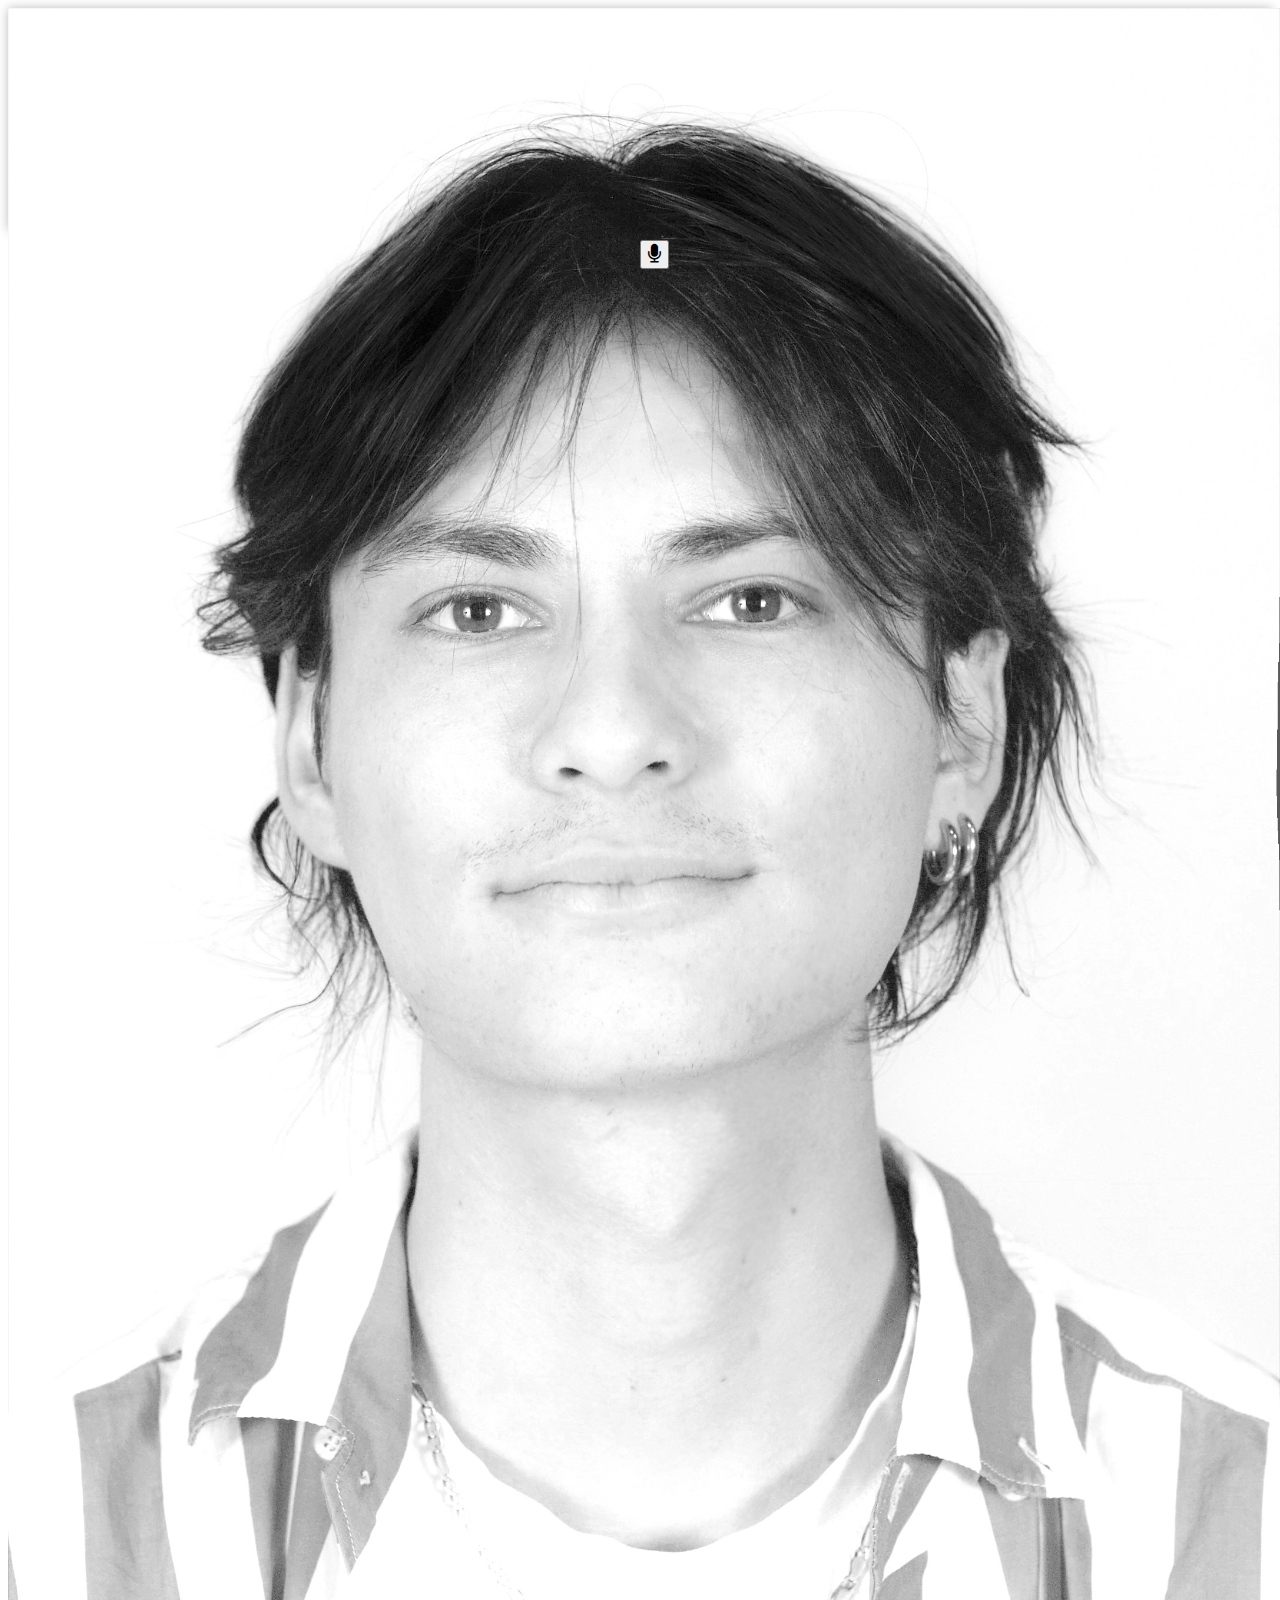
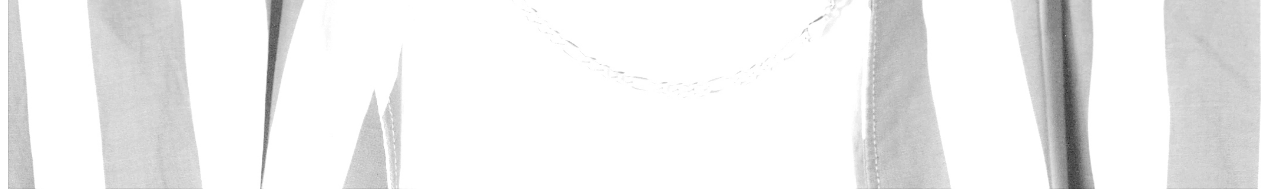
==== FUMI/speech-to-text-converter/01_picture/index.html @ ec89b1f4 "Add files via upload" ====
<!DOCTYPE html>
<html lang="en" >
<head>
  <meta charset="UTF-8">
  <title>CodePen - Speech to text Converter </title>
  <link rel='stylesheet' href='style.css'>
  <!-- <link rel='stylesheet' href='https://cdnjs.cloudflare.com/ajax/libs/twitter-bootstrap/3.3.7/css/bootstrap.min.css'> -->
<!-- <link rel='stylesheet' href='https://cdnjs.cloudflare.com/ajax/libs/animate.css/3.5.2/animate.min.css'><link rel="stylesheet" href="./style.css"> -->

</head>
<body>
<!-- partial:index.partial.html -->
<html>
<head>
	<title>Speech to text Converter</title>
	<link rel="stylesheet" href="https://cdnjs.cloudflare.com/ajax/libs/font-awesome/4.7.0/css/font-awesome.min.css">
</head>
<body>
	<div class="container absolute z-low">
		<img class="full-width" src="../img/me.jpg">
	</div>
	<div class="z-high" id="result"></div>
	<button onclick="startConverting();"><i class="fa fa-microphone btn btn-danger" aria-hidden="true"></i></button>
</body>
</html>
<!-- partial -->
  <script  src="./script.js"></script>

</body>
</html>
---- FUMI/speech-to-text-converter/01_picture/style.css ----
body{
			font-family: Open Sans;
			overflow: hidden;
		}
		#result{
			height: 200px;
			border: 1px solid #ccc;
			padding: 10px;
			box-shadow: 0 0 10px 0 #bbb;
			margin-bottom: 30px;
			font-size: 14px;
			line-height: 25px;
			position: -webkit-sticky;
		}
		button{
			font-size: 20px;
			position: absolute;
			top: 240px;
			left: 50%;
		}
.container{
	display: flex;
}
.full-width{
	width: 100%;
}
.absolute{
	position: absolute;
}
.z-low{
	z-index: 0;
}
.z-high{
	z-index: 1000;
}
---- FUMI/speech-to-text-converter/01_picture/style.css ----
body{
			font-family: Open Sans;
			overflow: hidden;
		}
		#result{
			height: 200px;
			border: 1px solid #ccc;
			padding: 10px;
			box-shadow: 0 0 10px 0 #bbb;
			margin-bottom: 30px;
			font-size: 14px;
			line-height: 25px;
			position: -webkit-sticky;
		}
		button{
			font-size: 20px;
			position: absolute;
			top: 240px;
			left: 50%;
		}
.container{
	display: flex;
}
.full-width{
	width: 100%;
}
.absolute{
	position: absolute;
}
.z-low{
	z-index: 0;
}
.z-high{
	z-index: 1000;
}
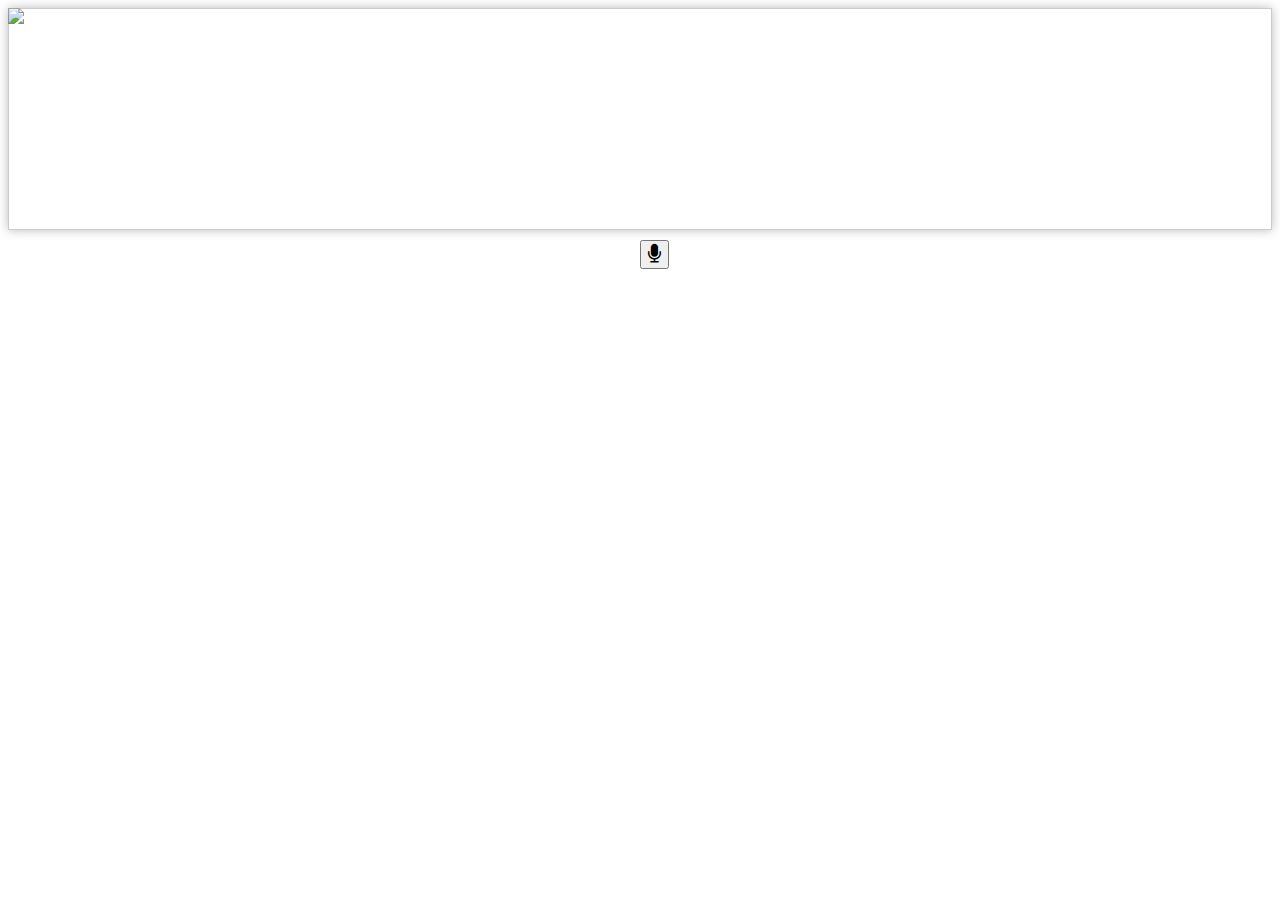
==== commit 4997806c: "Add files via upload" ====
--- a/FUMI/speech-to-text-converter/01_picture/index.html
+++ b/FUMI/speech-to-text-converter/01_picture/index.html
@@ -17,7 +17,7 @@
 </head>
 <body>
 	<div class="container absolute z-low">
-		<img class="full-width" src="../img/me.jpg">
+		<img class="full-width" src="../img/01.jpg">
 	</div>
 	<div class="z-high" id="result"></div>
 	<button onclick="startConverting();"><i class="fa fa-microphone btn btn-danger" aria-hidden="true"></i></button>
